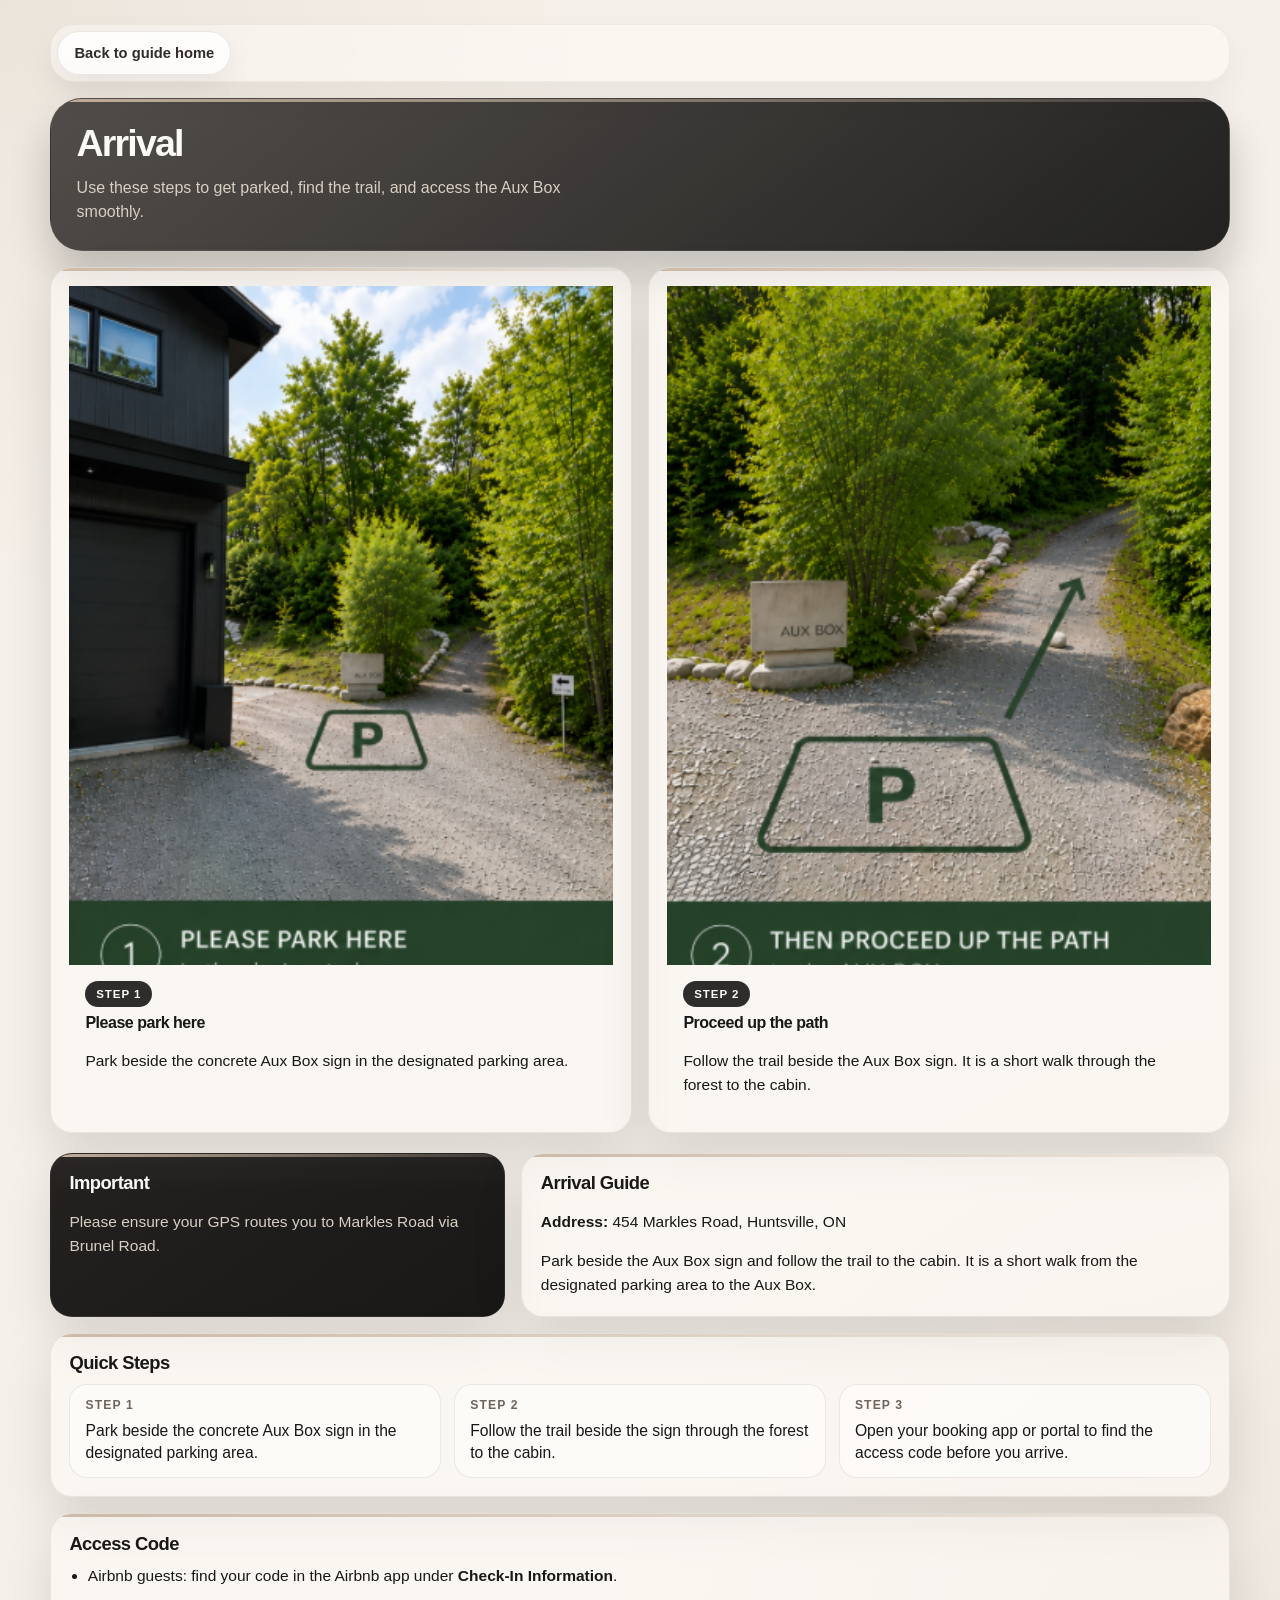
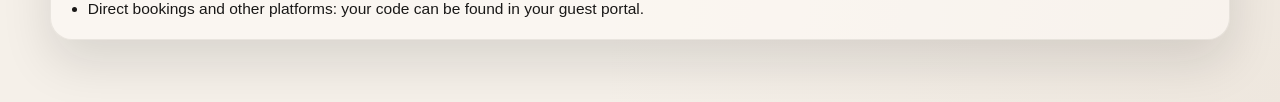
==== arrival.html @ a4d42ed9 "Initial website upload" ====
<!DOCTYPE html>
<html lang="en">

<head>
  <meta charset="UTF-8">
  <meta name="viewport" content="width=device-width, initial-scale=1.0">
  <title>Arrival | Aux Box Guest Guide</title>
  <link rel="stylesheet" href="styles.css">
</head>

<body>
  <main class="page-shell">
    <div class="utility-bar sticky-home">
      <a class="utility-link" href="index.html">Back to guide home</a>
    </div>

    <section class="hero-card">
      <h1>Arrival</h1>
      <p>Use these steps to get parked, find the trail, and access the Aux Box smoothly.</p>
      <!-- <div class="hero-meta">
        <span class="meta-chip">454 Markles Road</span>
        <span class="meta-chip">Huntsville, ON</span>
        <span class="meta-chip">Route via Brunel Road</span>
      </div> -->
    </section>

    <section class="arrival-photo-grid" aria-label="Arrival photos">
      <article class="panel media-card arrival-photo-card">
        <figure class="media-figure">
          <div class="media-frame portrait">
            <img src="park-1.png" alt="Designated parking area near the Aux Box sign.">
          </div>
          <figcaption class="media-caption">
            <span class="media-kicker">Step 1</span>
            <h3>Please park here</h3>
            <p>Park beside the concrete Aux Box sign in the designated parking area.</p>
          </figcaption>
        </figure>
      </article>

      <article class="panel media-card arrival-photo-card">
        <figure class="media-figure">
          <div class="media-frame portrait">
            <img src="park-2 - Copy.png" alt="Trail leading up from the parking area toward the Aux Box.">
          </div>
          <figcaption class="media-caption">
            <span class="media-kicker">Step 2</span>
            <h3>Proceed up the path</h3>
            <p>Follow the trail beside the Aux Box sign. It is a short walk through the forest to the cabin.</p>
          </figcaption>
        </figure>
      </article>
    </section>

    <section class="content-grid">
      <div class="arrival-info-grid span-12">
        <aside class="panel panel-dark">
          <h2>Important</h2>
          <p>Please ensure your GPS routes you to Markles Road via Brunel Road.</p>
        </aside>

        <article class="panel">
          <h2>Arrival Guide</h2>
          <p><strong>Address:</strong> 454 Markles Road, Huntsville, ON</p>
          <p>Park beside the Aux Box sign and follow the trail to the cabin. It is a short walk from the designated
            parking area to the Aux Box.</p>
        </article>
      </div>

      <section class="panel span-12 arrival-steps">
        <h2>Quick Steps</h2>
        <div class="compact-grid">
          <div class="mini-panel">
            <strong>Step 1</strong>
            <span>Park beside the concrete Aux Box sign in the designated parking area.</span>
          </div>
          <div class="mini-panel">
            <strong>Step 2</strong>
            <span>Follow the trail beside the sign through the forest to the cabin.</span>
          </div>
          <div class="mini-panel">
            <strong>Step 3</strong>
            <span>Open your booking app or portal to find the access code before you arrive.</span>
          </div>
        </div>
      </section>

      <article class="panel span-12" style="margin-bottom: 30px;">
        <h2>Access Code</h2>
        <ul class="list">
          <li>Airbnb guests: find your code in the Airbnb app under <strong>Check-In Information</strong>.</li>
          <li>Direct bookings and other platforms: your code can be found in your guest portal.</li>
        </ul>
      </article>
    </section>
  </main>
</body>

</html>
---- styles.css ----
:root {
  --bg: #f5f0e9;
  --bg-glow: rgba(193, 177, 159, 0.18);
  --surface: #191817;
  --surface-2: #24211f;
  --surface-3: #302b27;
  --surface-soft: rgba(255, 252, 247, 0.54);
  --border-soft: rgba(110, 100, 92, 0.12);
  --text: #fcfaf7;
  --text-dark: #191817;
  --muted: #d8cec3;
  --muted-dark: #6e645c;
  --accent: #bca691;
  --accent-strong: #cab6a2;
  --accent-soft: rgba(188, 166, 145, 0.18);
  --shadow: 0 22px 50px rgba(18, 16, 14, 0.12);
  --radius-xl: 28px;
  --radius-lg: 22px;
  --radius-md: 18px;
  --gap: clamp(0.9rem, 1.5vw, 1.25rem);
}

* {
  box-sizing: border-box;
}

html,
body {
  margin: 0;
  min-height: 100%;
  background:
    radial-gradient(circle at top left, var(--bg-glow), transparent 28%),
    radial-gradient(circle at bottom right, rgba(188, 166, 145, 0.12), transparent 32%),
    var(--bg);
  color: var(--text-dark);
  font-family: "Aptos", "Segoe UI", "Helvetica Neue", Arial, sans-serif;
}

body {
  min-height: 100svh;
}

a {
  color: inherit;
  text-decoration: none;
}

.shell {
  width: min(1180px, calc(100vw - 2rem));
  margin: 0 auto;
  min-height: 100svh;
  display: grid;
  grid-template-rows: auto 1fr auto;
  padding: clamp(1rem, 2.2vw, 1.75rem) 0;
  gap: 1rem;
}

.topbar {
  display: flex;
  align-items: center;
  justify-content: space-between;
  gap: 1rem;
  padding: 0.25rem 0.1rem;
}

.brand {
  display: grid;
  gap: 0.18rem;
}

.eyebrow {
  font-size: 0.75rem;
  letter-spacing: 0.14em;
  text-transform: uppercase;
  color: var(--muted-dark);
  font-weight: 700;
}

.title {
  margin: 0;
  font-size: clamp(1.3rem, 2vw, 1.85rem);
  line-height: 1.05;
  font-weight: 800;
  letter-spacing: -0.04em;
}

.status,
.pill-link,
.utility-link {
  display: inline-flex;
  align-items: center;
  gap: 0.55rem;
  padding: 0.8rem 1rem;
  border-radius: 999px;
  border: 1px solid rgba(110, 100, 92, 0.14);
  box-shadow: 0 12px 30px rgba(28, 24, 21, 0.06);
  font-size: 0.92rem;
}

.status {
  background: rgba(255, 255, 255, 0.62);
  color: #312b27;
  white-space: nowrap;
}

.status::before {
  content: "";
  width: 0.62rem;
  height: 0.62rem;
  border-radius: 50%;
  background: var(--accent);
  box-shadow: 0 0 0 0.3rem rgba(188, 166, 145, 0.18);
  flex: 0 0 auto;
}

.board {
  background: rgba(255, 252, 247, 0.44);
  border: 1px solid rgba(110, 100, 92, 0.08);
  border-radius: calc(var(--radius-xl) + 4px);
  box-shadow: var(--shadow);
  padding: clamp(1rem, 1.8vw, 1.5rem);
  backdrop-filter: blur(10px);
  min-height: 0;
  display: flex;
}

.grid {
  display: grid;
  grid-template-columns: repeat(4, minmax(0, 1fr));
  gap: var(--gap);
  width: 100%;
}

.card {
  position: relative;
  display: grid;
  grid-template-rows: auto 1fr auto;
  gap: 1rem;
  padding: 1.15rem;
  border-radius: var(--radius-lg);
  background:
    linear-gradient(180deg, rgba(255, 255, 255, 0.03), transparent 22%),
    linear-gradient(145deg, var(--surface-2), var(--surface));
  color: var(--text);
  border: 1px solid rgba(255, 255, 255, 0.06);
  box-shadow: 0 16px 32px rgba(11, 10, 9, 0.22);
  transition: transform 180ms ease, box-shadow 180ms ease, border-color 180ms ease;
  overflow: hidden;
  min-height: clamp(150px, 20vh, 220px);
}

.card::after,
.panel::after,
.hero-card::after {
  content: "";
  position: absolute;
  inset: 0 auto auto 0;
  width: 100%;
  height: 3px;
  background: linear-gradient(90deg, var(--accent-strong), rgba(202, 182, 162, 0.16));
  opacity: 0.95;
}

.card:hover,
.card:focus-visible,
.utility-link:hover,
.pill-link:hover {
  transform: translateY(-3px);
  box-shadow: 0 24px 40px rgba(11, 10, 9, 0.16);
  border-color: rgba(202, 182, 162, 0.34);
  outline: none;
}

.card-head {
  display: flex;
  align-items: center;
  justify-content: space-between;
  gap: 0.8rem;
}

.icon {
  width: 2.85rem;
  height: 2.85rem;
  border-radius: 16px;
  display: inline-grid;
  place-items: center;
  background: rgba(255, 255, 255, 0.07);
  border: 1px solid rgba(255, 255, 255, 0.08);
  color: var(--accent-strong);
  flex: 0 0 auto;
  font-size: 0.82rem;
  font-weight: 800;
  letter-spacing: 0.08em;
}

.chip {
  font-size: 0.78rem;
  line-height: 1;
  padding: 0.5rem 0.66rem;
  border-radius: 999px;
  background: rgba(255, 255, 255, 0.06);
  color: var(--muted);
  border: 1px solid rgba(255, 255, 255, 0.06);
}

.card-copy {
  display: grid;
  align-content: start;
  gap: 0.5rem;
}

.card h2 {
  margin: 0;
  font-size: clamp(1rem, 1.4vw, 1.18rem);
  line-height: 1.15;
  letter-spacing: -0.03em;
}

.card p {
  margin: 0;
  color: var(--muted);
  font-size: 0.92rem;
  line-height: 1.45;
  max-width: 22ch;
}

.card-foot {
  display: flex;
  align-items: center;
  justify-content: space-between;
  gap: 0.75rem;
  color: var(--accent-strong);
  font-size: 0.86rem;
  font-weight: 700;
  letter-spacing: 0.02em;
}

.footer-note {
  color: var(--muted-dark);
  font-size: 0.9rem;
  padding: 0 0.15rem;
}

.page-shell {
  width: min(1180px, calc(100vw - 2rem));
  margin: 0 auto;
  padding: clamp(1rem, 2vw, 1.5rem) 0 2rem;
}

.utility-bar {
  display: flex;
  align-items: center;
  justify-content: space-between;
  gap: 0.85rem;
  margin-bottom: 1rem;
  padding: 0.4rem;
  border-radius: 24px;
  background: rgba(255, 252, 247, 0.5);
  border: 1px solid rgba(110, 100, 92, 0.08);
  box-shadow: 0 14px 32px rgba(28, 24, 21, 0.05);
  backdrop-filter: blur(10px);
}

.sticky-home {
  position: sticky;
  top: 0.85rem;
  z-index: 30;
}

.utility-link {
  background: linear-gradient(180deg, rgba(255, 255, 255, 0.86), rgba(255, 255, 255, 0.72));
  color: #312b27;
  transition: transform 180ms ease, box-shadow 180ms ease, border-color 180ms ease;
  font-weight: 700;
}

.utility-note {
  color: var(--muted-dark);
  font-size: 0.92rem;
  padding-right: 0.5rem;
}

.pill-link {
  background: rgba(255, 255, 255, 0.56);
  color: #3a342f;
  white-space: nowrap;
  transition: transform 180ms ease, box-shadow 180ms ease, border-color 180ms ease;
  justify-content: center;
  min-height: 48px;
  padding: 0.86rem 1.05rem;
}

.pill-link.is-active {
  background: linear-gradient(145deg, var(--surface-2), var(--surface));
  color: var(--text);
  border-color: rgba(255, 255, 255, 0.06);
  box-shadow: 0 18px 32px rgba(11, 10, 9, 0.18);
}

.hero-card {
  position: relative;
  overflow: hidden;
  border-radius: calc(var(--radius-xl) + 4px);
  padding: clamp(1.3rem, 2vw, 1.75rem);
  background:
    linear-gradient(140deg, rgba(255, 255, 255, 0.16), rgba(255, 255, 255, 0.04)),
    linear-gradient(145deg, var(--surface-3), var(--surface));
  color: var(--text);
  border: 1px solid rgba(255, 255, 255, 0.06);
  box-shadow: 0 26px 42px rgba(11, 10, 9, 0.2);
  margin-bottom: 1rem;
}

.hero-card h1 {
  margin: 0;
  font-size: clamp(1.65rem, 3vw, 2.35rem);
  line-height: 0.98;
  letter-spacing: -0.05em;
}

.hero-card p {
  margin: 0.9rem 0 0;
  max-width: 58ch;
  color: var(--muted);
  line-height: 1.5;
}

.hero-meta {
  display: flex;
  flex-wrap: wrap;
  gap: 0.7rem;
  margin-top: 1rem;
}

.meta-chip {
  display: inline-flex;
  align-items: center;
  gap: 0.45rem;
  padding: 0.66rem 0.85rem;
  border-radius: 999px;
  background: rgba(255, 255, 255, 0.08);
  border: 1px solid rgba(255, 255, 255, 0.08);
  color: var(--text);
  font-size: 0.9rem;
}

.content-grid {
  display: grid;
  grid-template-columns: repeat(12, minmax(0, 1fr));
  gap: 1rem;
}

.compact-grid {
  display: grid;
  grid-template-columns: repeat(3, minmax(0, 1fr));
  gap: 0.85rem;
}

.mini-panel {
  padding: 0.95rem 1rem;
  border-radius: 18px;
  background: rgba(255, 255, 255, 0.5);
  border: 1px solid rgba(110, 100, 92, 0.12);
}

.mini-panel strong {
  display: block;
  font-size: 0.76rem;
  text-transform: uppercase;
  letter-spacing: 0.09em;
  color: var(--muted-dark);
  margin-bottom: 0.35rem;
}

.mini-panel span {
  display: block;
  font-size: 0.98rem;
  line-height: 1.4;
}

.media-strip {
  display: grid;
  grid-template-columns: repeat(12, minmax(0, 1fr));
  gap: 1rem;
  margin-bottom: 1rem;
}

.media-slot {
  position: relative;
  overflow: hidden;
  min-height: 150px;
  border-radius: 24px;
  border: 1.5px dashed rgba(188, 166, 145, 0.5);
  background:
    linear-gradient(145deg, rgba(255, 255, 255, 0.4), rgba(255, 255, 255, 0.2)),
    repeating-linear-gradient(-45deg,
      rgba(188, 166, 145, 0.08),
      rgba(188, 166, 145, 0.08) 14px,
      transparent 14px,
      transparent 28px);
  box-shadow: 0 16px 34px rgba(28, 24, 21, 0.06);
  padding: 1rem;
  display: grid;
  align-content: end;
}

.media-slot::before {
  content: "";
  position: absolute;
  inset: 0;
  background: radial-gradient(circle at top right, rgba(188, 166, 145, 0.18), transparent 32%);
  pointer-events: none;
}

.media-slot span,
.media-slot small {
  position: relative;
  z-index: 1;
}

.media-slot span {
  display: inline-flex;
  width: fit-content;
  margin-bottom: 0.55rem;
  padding: 0.45rem 0.65rem;
  border-radius: 999px;
  background: rgba(25, 24, 23, 0.9);
  color: var(--text);
  font-size: 0.74rem;
  font-weight: 700;
  text-transform: uppercase;
  letter-spacing: 0.08em;
}

.media-slot small {
  display: block;
  max-width: 24ch;
  color: #463e38;
  font-size: 0.94rem;
  line-height: 1.4;
}

.media-card {
  overflow: hidden;
  padding: 0;
}

.media-figure {
  margin: 0;
  display: grid;
  gap: 0;
}

.media-frame {
  position: relative;
  background: #ddd4ca;
  overflow: hidden;
  aspect-ratio: 16 / 10;
}

.media-frame.tall {
  aspect-ratio: 4 / 5;
}

.media-frame.portrait {
  aspect-ratio: 9 / 16;
}

.media-frame img,
.media-frame video {
  width: 100%;
  height: 100%;
  display: block;
  object-fit: cover;
}

.media-caption {
  padding: 1rem 1rem 1.05rem;
  display: grid;
  gap: 0.45rem;
}

.media-kicker {
  display: inline-flex;
  width: fit-content;
  padding: 0.42rem 0.68rem;
  border-radius: 999px;
  background: rgba(25, 24, 23, 0.9);
  color: var(--text);
  font-size: 0.72rem;
  font-weight: 700;
  text-transform: uppercase;
  letter-spacing: 0.08em;
}

.media-caption h3 {
  margin: 0;
  font-size: 1.06rem;
  letter-spacing: -0.02em;
}

.media-caption p {
  margin: 0;
}

.stack-list {
  display: grid;
  gap: 1rem;
}

.steps-grid {
  display: grid;
  grid-template-columns: repeat(2, minmax(0, 1fr));
  gap: 1rem;
  align-items: start;
}

.showcase-grid {
  display: grid;
  grid-template-columns: minmax(0, 1.35fr) minmax(280px, 0.8fr);
  gap: 1rem;
  align-items: stretch;
}

.video-grid {
  display: grid;
  grid-template-columns: repeat(2, minmax(0, 1fr));
  gap: 1rem;
}

.arrival-photo-grid {
  display: grid;
  grid-template-columns: repeat(2, minmax(0, 1fr));
  gap: 1rem;
}

.arrival-photo-card .media-frame.portrait {
  aspect-ratio: 4 / 5;
}

.arrival-info-grid {
  display: grid;
  grid-template-columns: minmax(260px, 0.9fr) minmax(0, 1.4fr);
  gap: 1rem;
  align-items: stretch;
  margin-top: 20px;
}

.arrival-steps {
  padding: 0.95rem 1rem 1rem;
}

.arrival-steps h2 {
  margin-bottom: 0.75rem;
}

.arrival-steps .compact-grid {
  grid-template-columns: repeat(3, minmax(0, 1fr));
  gap: 0.8rem;
}

.arrival-steps .mini-panel {
  padding: 0.85rem 0.95rem;
}

.arrival-steps .mini-panel strong {
  margin-bottom: 0.45rem;
}

.portrait-player {
  width: min(100%, 310px);
  margin: 0 auto;
}

.info-card {
  padding: 1.1rem;
}

.info-card .media-caption {
  padding: 0;
}

.section-intro {
  margin: 0 0 0.95rem;
  color: var(--muted-dark);
  max-width: 62ch;
}

.step-full {
  grid-column: 1 / -1;
}

.media-slot.wide {
  grid-column: span 7;
  min-height: 200px;
}

.media-slot.tall {
  grid-column: span 5;
  min-height: 200px;
}

.media-slot.half {
  grid-column: span 6;
}

.accordion-stack {
  display: grid;
  gap: 0.85rem;
}

.accordion {
  border-radius: 22px;
  border: 1px solid rgba(110, 100, 92, 0.12);
  background: rgba(255, 252, 247, 0.58);
  box-shadow: 0 14px 30px rgba(28, 24, 21, 0.05);
  overflow: hidden;
}

.accordion[open] {
  background: rgba(255, 252, 247, 0.72);
}

.accordion summary {
  list-style: none;
  cursor: pointer;
  padding: 1rem 1.05rem;
  display: flex;
  align-items: center;
  justify-content: space-between;
  gap: 0.8rem;
  font-weight: 700;
  letter-spacing: -0.02em;
}

.accordion summary::-webkit-details-marker {
  display: none;
}

.accordion summary::after {
  content: "+";
  flex: 0 0 auto;
  width: 1.9rem;
  height: 1.9rem;
  display: grid;
  place-items: center;
  border-radius: 999px;
  background: rgba(188, 166, 145, 0.16);
  color: #3a342f;
  font-size: 1rem;
}

.accordion[open] summary::after {
  content: "-";
}

.accordion-body {
  padding: 0 1.05rem 1rem;
}

.panel {
  position: relative;
  overflow: hidden;
  background: var(--surface-soft);
  border: 1px solid var(--border-soft);
  border-radius: var(--radius-lg);
  box-shadow: var(--shadow);
  padding: 1.15rem;
}

.panel-dark {
  background:
    linear-gradient(180deg, rgba(255, 255, 255, 0.03), transparent 22%),
    linear-gradient(145deg, var(--surface-2), var(--surface));
  color: var(--text);
  border-color: rgba(255, 255, 255, 0.06);
}

.panel h2,
.panel h3 {
  margin: 0 0 0.6rem;
  letter-spacing: -0.03em;
}

.panel h2 {
  font-size: 1.15rem;
}

.panel h3 {
  font-size: 1rem;
}

.panel p,
.panel li {
  font-size: 0.97rem;
  line-height: 1.55;
}

.panel p:last-child,
.panel ul:last-child,
.panel ol:last-child {
  margin-bottom: 0;
}

.muted {
  color: var(--muted-dark);
}

.panel-dark .muted,
.panel-dark p,
.panel-dark li {
  color: var(--muted);
}

.span-12 {
  grid-column: span 12;
}

.span-8 {
  grid-column: span 8;
}

.span-7 {
  grid-column: span 7;
}

.span-6 {
  grid-column: span 6;
}

.span-5 {
  grid-column: span 5;
}

.span-4 {
  grid-column: span 4;
}

.stat-grid {
  display: grid;
  grid-template-columns: repeat(3, minmax(0, 1fr));
  gap: 0.85rem;
}

.stat {
  background: rgba(255, 255, 255, 0.06);
  border: 1px solid rgba(255, 255, 255, 0.08);
  border-radius: var(--radius-md);
  padding: 0.95rem;
}

.stat-label {
  display: block;
  color: var(--muted);
  font-size: 0.8rem;
  text-transform: uppercase;
  letter-spacing: 0.08em;
  margin-bottom: 0.3rem;
}

.stat-value {
  display: block;
  font-size: 1rem;
  line-height: 1.4;
}

.list,
.steps {
  margin: 0;
  padding-left: 1.15rem;
}

.steps li+li,
.list li+li {
  margin-top: 0.5rem;
}

.checklist {
  list-style: none;
  margin: 0;
  padding: 0;
  display: grid;
  gap: 0.8rem;
}

.checklist li {
  margin: 0;
}

.check-item {
  position: absolute;
  opacity: 0;
  pointer-events: none;
}

.check-label {
  position: absolute;
  position: relative;
  display: block;
  cursor: pointer;
  padding: 0.95rem 1rem 0.95rem 3.2rem;
  border-radius: 18px;
  background: rgba(255, 255, 255, 0.56);
  border: 1px solid rgba(110, 100, 92, 0.12);
  box-shadow: 0 10px 24px rgba(28, 24, 21, 0.05);
  line-height: 1.55;
  transition: background 180ms ease, border-color 180ms ease, box-shadow 180ms ease, color 180ms ease;
}

.check-label::before {
  content: "";
  position: absolute;
  left: 1rem;
  top: 1rem;
  width: 1.3rem;
  height: 1.3rem;
  border-radius: 0.35rem;
  border: 2px solid rgba(60, 54, 49, 0.45);
  background: rgba(255, 255, 255, 0.8);
  transition: background 180ms ease, border-color 180ms ease;
}

.check-label::after {
  content: "";
  position: absolute;
  left: 1.42rem;
  top: 1.18rem;
  width: 0.38rem;
  height: 0.72rem;
  border-right: 2px solid transparent;
  border-bottom: 2px solid transparent;
  transform: rotate(45deg);
  transition: border-color 180ms ease;
}

.check-item:checked + .check-label {
  background: rgba(188, 166, 145, 0.22);
  border-color: rgba(188, 166, 145, 0.4);
  box-shadow: 0 12px 26px rgba(28, 24, 21, 0.08);
}

.check-item:checked + .check-label::before {
  background: linear-gradient(180deg, #2c2825, #1c1a18);
  border-color: rgba(28, 26, 24, 0.9);
}

.check-item:checked + .check-label::after {
  border-color: #f7f1ea;
}

.check-item:focus-visible + .check-label {
  outline: 2px solid rgba(188, 166, 145, 0.7);
  outline-offset: 2px;
}

.link-list {
  display: grid;
  gap: 0.7rem;
}

.resource-link {
  display: inline-flex;
  align-items: center;
  gap: 0.55rem;
  width: fit-content;
  padding: 0.75rem 0.95rem;
  border-radius: 16px;
  background: rgba(255, 255, 255, 0.62);
  border: 1px solid rgba(110, 100, 92, 0.14);
  box-shadow: 0 10px 24px rgba(28, 24, 21, 0.06);
  font-weight: 600;
}

.resource-link::after {
  content: "+";
  color: var(--accent);
}

.resource-link:hover {
  border-color: rgba(188, 166, 145, 0.4);
}

.tag-row {
  display: flex;
  flex-wrap: wrap;
  gap: 0.65rem;
}

.tag {
  padding: 0.55rem 0.75rem;
  border-radius: 999px;
  background: rgba(188, 166, 145, 0.14);
  border: 1px solid rgba(188, 166, 145, 0.24);
  font-size: 0.88rem;
}

.page-footer {
  margin-top: 1rem;
  color: var(--muted-dark);
  font-size: 0.9rem;
}

@media (max-width: 1100px) {
  .grid {
    grid-template-columns: repeat(2, minmax(0, 1fr));
  }

  .content-grid {
    grid-template-columns: repeat(8, minmax(0, 1fr));
  }

  .span-8,
  .span-7,
  .span-6,
  .span-5,
  .span-4 {
    grid-column: span 8;
  }

  .stat-grid {
    grid-template-columns: 1fr;
  }

  .compact-grid {
    grid-template-columns: 1fr;
  }

  .media-strip {
    grid-template-columns: repeat(8, minmax(0, 1fr));
  }

  .media-slot.wide,
  .media-slot.tall,
  .media-slot.half {
    grid-column: span 4;
  }

  .steps-grid {
    grid-template-columns: 1fr;
  }

  .showcase-grid,
  .video-grid,
  .arrival-photo-grid,
  .arrival-info-grid {
    grid-template-columns: 1fr;
  }

  .arrival-steps .compact-grid {
    grid-template-columns: 1fr;
  }
}

@media (max-width: 700px) {

  .shell,
  .page-shell {
    width: min(100vw - 1.5rem, 760px);
  }

  .shell {
    padding: 0.9rem 0 1.1rem;
  }

  .page-shell {
    padding: 0.75rem 0 1.4rem;
  }

  .topbar,
  .utility-bar {
    align-items: flex-start;
    flex-direction: column;
  }

  .status {
    white-space: normal;
  }

  .board {
    padding: 0.85rem;
  }

  .grid {
    grid-template-columns: repeat(2, minmax(0, 1fr));
    gap: 0.85rem;
  }

  .card {
    min-height: 164px;
    padding: 1rem;
  }

  .card p {
    font-size: 0.88rem;
  }

  .chip {
    display: none;
  }

  .content-grid {
    grid-template-columns: 1fr;
  }

  .compact-grid {
    grid-template-columns: 1fr;
  }

  .steps-grid {
    grid-template-columns: 1fr;
  }

  .showcase-grid,
  .video-grid,
  .arrival-photo-grid,
  .arrival-info-grid {
    grid-template-columns: 1fr;
  }

  .arrival-steps .compact-grid {
    grid-template-columns: 1fr;
  }

  .span-12,
  .span-8,
  .span-7,
  .span-6,
  .span-5,
  .span-4 {
    grid-column: auto;
  }

  .utility-bar {
    gap: 0.55rem;
    padding: 0.5rem;
    border-radius: 22px;
  }

  .sticky-home {
    top: 0.6rem;
  }

  .utility-link {
    width: 100%;
    justify-content: center;
    min-height: 52px;
  }

  .utility-note {
    font-size: 0.9rem;
    padding: 0 0.2rem 0.1rem;
  }

  .hero-card {
    padding: 1.1rem;
    border-radius: 24px;
  }

  .hero-card h1 {
    font-size: clamp(1.75rem, 7vw, 2.2rem);
    line-height: 1.02;
  }

  .hero-card p {
    margin-top: 0.75rem;
    font-size: 0.98rem;
  }

  .hero-meta {
    gap: 0.55rem;
  }

  .meta-chip {
    padding: 0.62rem 0.8rem;
    font-size: 0.84rem;
  }

  .panel {
    padding: 1rem;
    border-radius: 20px;
  }

  .panel p,
  .panel li {
    font-size: 0.95rem;
  }

  .resource-link {
    width: 100%;
    justify-content: space-between;
  }

  .media-strip {
    grid-template-columns: 1fr 1fr;
    gap: 0.75rem;
  }

  .media-slot,
  .media-slot.wide,
  .media-slot.tall,
  .media-slot.half {
    grid-column: auto;
    min-height: 132px;
    padding: 0.9rem;
    border-radius: 20px;
  }

  .media-slot small {
    font-size: 0.88rem;
  }

  .accordion summary {
    padding: 0.95rem 1rem;
  }

  .accordion-body {
    padding: 0 1rem 0.95rem;
  }
}

@media (max-width: 480px) {
  .grid {
    grid-template-columns: 1fr;
  }

  .card {
    min-height: 144px;
  }

  .utility-note {
    line-height: 1.35;
  }

  .media-strip {
    grid-template-columns: 1fr;
  }

  .panel,
  .hero-card,
  .media-slot,
  .accordion {
    border-radius: 18px;
  }
}
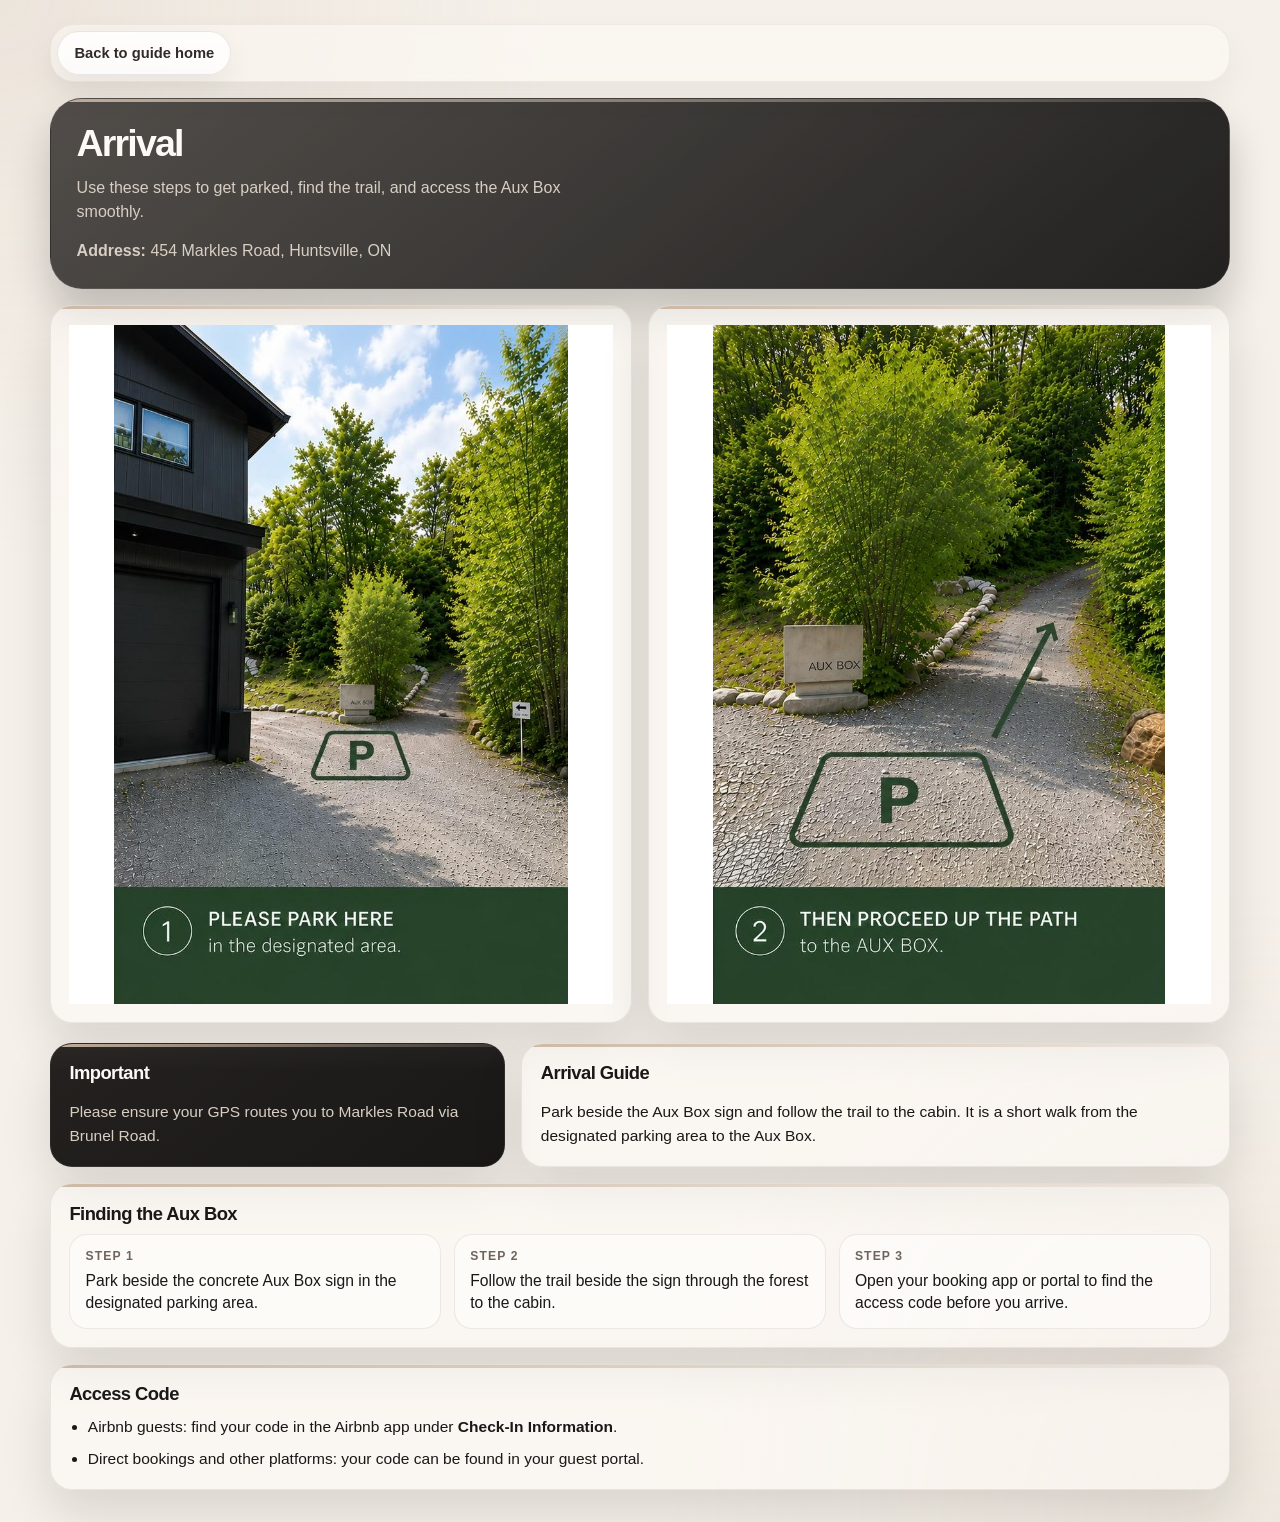
==== commit 1aba8c01: "added thumbnails, changed photos" ====
--- a/arrival.html
+++ b/arrival.html
@@ -17,6 +17,7 @@
     <section class="hero-card">
       <h1>Arrival</h1>
       <p>Use these steps to get parked, find the trail, and access the Aux Box smoothly.</p>
+      <p><strong>Address:</strong> 454 Markles Road, Huntsville, ON</p>
       <!-- <div class="hero-meta">
         <span class="meta-chip">454 Markles Road</span>
         <span class="meta-chip">Huntsville, ON</span>
@@ -28,26 +29,16 @@
       <article class="panel media-card arrival-photo-card">
         <figure class="media-figure">
           <div class="media-frame portrait">
-            <img src="park-1.png" alt="Designated parking area near the Aux Box sign.">
+            <img src="park-1.jpeg" alt="Designated parking area near the Aux Box sign.">
           </div>
-          <figcaption class="media-caption">
-            <span class="media-kicker">Step 1</span>
-            <h3>Please park here</h3>
-            <p>Park beside the concrete Aux Box sign in the designated parking area.</p>
-          </figcaption>
         </figure>
       </article>
 
       <article class="panel media-card arrival-photo-card">
         <figure class="media-figure">
           <div class="media-frame portrait">
-            <img src="park-2 - Copy.png" alt="Trail leading up from the parking area toward the Aux Box.">
+            <img src="park-2.jpeg" alt="Trail leading up from the parking area toward the Aux Box.">
           </div>
-          <figcaption class="media-caption">
-            <span class="media-kicker">Step 2</span>
-            <h3>Proceed up the path</h3>
-            <p>Follow the trail beside the Aux Box sign. It is a short walk through the forest to the cabin.</p>
-          </figcaption>
         </figure>
       </article>
     </section>
@@ -61,14 +52,13 @@
 
         <article class="panel">
           <h2>Arrival Guide</h2>
-          <p><strong>Address:</strong> 454 Markles Road, Huntsville, ON</p>
           <p>Park beside the Aux Box sign and follow the trail to the cabin. It is a short walk from the designated
             parking area to the Aux Box.</p>
         </article>
       </div>
 
       <section class="panel span-12 arrival-steps">
-        <h2>Quick Steps</h2>
+        <h2>Finding the Aux Box</h2>
         <div class="compact-grid">
           <div class="mini-panel">
             <strong>Step 1</strong>
@@ -85,7 +75,7 @@
         </div>
       </section>
 
-      <article class="panel span-12" style="margin-bottom: 30px;">
+      <article class="panel span-12">
         <h2>Access Code</h2>
         <ul class="list">
           <li>Airbnb guests: find your code in the Airbnb app under <strong>Check-In Information</strong>.</li>
--- a/styles.css
+++ b/styles.css
@@ -122,6 +122,8 @@
   backdrop-filter: blur(10px);
   min-height: 0;
   display: flex;
+  flex-direction: column;
+  gap: 1rem;
 }
 
 .grid {
@@ -129,6 +131,71 @@
   grid-template-columns: repeat(4, minmax(0, 1fr));
   gap: var(--gap);
   width: 100%;
+}
+
+.search-wrap {
+  display: grid;
+  gap: 0.55rem;
+}
+
+.search-label {
+  font-size: 0.8rem;
+  font-weight: 700;
+  letter-spacing: 0.08em;
+  text-transform: uppercase;
+  color: var(--muted-dark);
+}
+
+.search-shell {
+  display: grid;
+  grid-template-columns: minmax(0, 1fr) auto;
+  gap: 0.65rem;
+  align-items: center;
+}
+
+.search-input {
+  width: 100%;
+  min-height: 56px;
+  border-radius: 18px;
+  border: 1px solid rgba(110, 100, 92, 0.14);
+  background: rgba(255, 255, 255, 0.8);
+  box-shadow: 0 12px 28px rgba(28, 24, 21, 0.06);
+  padding: 0.95rem 1rem;
+  font: inherit;
+  color: #2f2a26;
+}
+
+.search-input::placeholder {
+  color: #7b7168;
+}
+
+.search-input:focus {
+  outline: 2px solid rgba(188, 166, 145, 0.55);
+  outline-offset: 2px;
+}
+
+.search-clear {
+  min-height: 56px;
+  padding: 0 1rem;
+  border-radius: 18px;
+  border: 1px solid rgba(110, 100, 92, 0.14);
+  background: linear-gradient(180deg, rgba(255, 255, 255, 0.9), rgba(255, 255, 255, 0.78));
+  box-shadow: 0 12px 28px rgba(28, 24, 21, 0.06);
+  font: inherit;
+  font-weight: 700;
+  color: #3b342f;
+  cursor: pointer;
+}
+
+.search-hint,
+.search-empty {
+  margin: 0;
+  color: var(--muted-dark);
+  font-size: 0.92rem;
+}
+
+.search-empty strong {
+  color: #2f2a26;
 }
 
 .card {
@@ -538,6 +605,15 @@
   aspect-ratio: 4 / 5;
 }
 
+.arrival-photo-card .media-frame {
+  background: #ffffff;
+}
+
+.arrival-photo-card .media-frame img {
+  object-fit: contain;
+  object-position: center top;
+}
+
 .arrival-info-grid {
   display: grid;
   grid-template-columns: minmax(260px, 0.9fr) minmax(0, 1.4fr);
@@ -762,6 +838,33 @@
   display: block;
   font-size: 1rem;
   line-height: 1.4;
+}
+
+.stat-value a {
+  display: inline-flex;
+  align-items: center;
+  justify-content: center;
+  margin-top: 0.55rem;
+  min-height: 44px;
+  padding: 0.7rem 0.95rem;
+  border-radius: 14px;
+  background: rgba(255, 255, 255, 0.1);
+  border: 1px solid rgba(255, 255, 255, 0.12);
+  box-shadow: inset 0 -1px 0 rgba(255, 255, 255, 0.04);
+  color: var(--text);
+  font-weight: 700;
+  letter-spacing: 0.01em;
+  text-decoration: none;
+  transition: transform 180ms ease, background 180ms ease, border-color 180ms ease, box-shadow 180ms ease;
+}
+
+.stat-value a:hover,
+.stat-value a:focus-visible {
+  background: rgba(188, 166, 145, 0.22);
+  border-color: rgba(202, 182, 162, 0.34);
+  box-shadow: 0 12px 24px rgba(0, 0, 0, 0.14);
+  transform: translateY(-1px);
+  outline: none;
 }
 
 .list,
@@ -880,6 +983,73 @@
   border-color: rgba(188, 166, 145, 0.4);
 }
 
+.place-link {
+  display: inline-flex;
+  align-items: center;
+  justify-content: space-between;
+  gap: 0.75rem;
+  width: fit-content;
+  max-width: 100%;
+  margin: 0;
+  padding: 0.72rem 0.95rem;
+  border-radius: 14px;
+  background: linear-gradient(180deg, rgba(255, 255, 255, 0.92), rgba(255, 255, 255, 0.78));
+  border: 1px solid rgba(188, 166, 145, 0.24);
+  box-shadow: 0 8px 18px rgba(28, 24, 21, 0.04);
+  color: #2f2925;
+  font-weight: 700;
+  text-decoration: none;
+  transition: color 180ms ease, border-color 180ms ease, background 180ms ease, transform 180ms ease, box-shadow 180ms ease;
+}
+
+.place-link::after {
+  content: "Open";
+  font-size: 0.78rem;
+  padding: 0.24rem 0.46rem;
+  border-radius: 999px;
+  background: rgba(188, 166, 145, 0.16);
+  color: #6f6257;
+}
+
+.place-link:hover,
+.place-link:focus-visible {
+  color: #231f1c;
+  background: rgba(255, 255, 255, 0.98);
+  border-color: rgba(188, 166, 145, 0.46);
+  box-shadow: 0 12px 24px rgba(28, 24, 21, 0.08);
+  transform: translateY(-1px);
+  outline: none;
+}
+
+.panel-dark .place-link,
+.accordion .place-link {
+  color: inherit;
+}
+
+.favorites-list {
+  list-style: none;
+  margin: 0;
+  padding: 0;
+  display: grid;
+  gap: 0.8rem;
+}
+
+.favorite-item {
+  display: grid;
+  gap: 0.6rem;
+  padding: 1rem;
+  border-radius: 20px;
+  background: rgba(255, 255, 255, 0.56);
+  border: 1px solid rgba(110, 100, 92, 0.1);
+  box-shadow: 0 10px 22px rgba(28, 24, 21, 0.04);
+}
+
+.favorite-copy {
+  margin: 0;
+  color: #3f3833;
+  line-height: 1.55;
+}
+
 .tag-row {
   display: flex;
   flex-wrap: wrap;
@@ -978,6 +1148,14 @@
 
   .board {
     padding: 0.85rem;
+  }
+
+  .search-shell {
+    grid-template-columns: 1fr;
+  }
+
+  .search-clear {
+    width: 100%;
   }
 
   .grid {
@@ -1120,11 +1298,35 @@
 
 @media (max-width: 480px) {
   .grid {
-    grid-template-columns: 1fr;
+    grid-template-columns: repeat(2, minmax(0, 1fr));
+    gap: 0.7rem;
   }
 
   .card {
-    min-height: 144px;
+    min-height: 156px;
+    padding: 0.9rem;
+  }
+
+  .card h2 {
+    font-size: 0.98rem;
+  }
+
+  .card p {
+    font-size: 0.82rem;
+    line-height: 1.35;
+  }
+
+  .icon {
+    width: 2.5rem;
+    height: 2.5rem;
+    border-radius: 14px;
+    font-size: 0.74rem;
+  }
+
+  .search-input,
+  .search-clear {
+    min-height: 50px;
+    border-radius: 16px;
   }
 
   .utility-note {
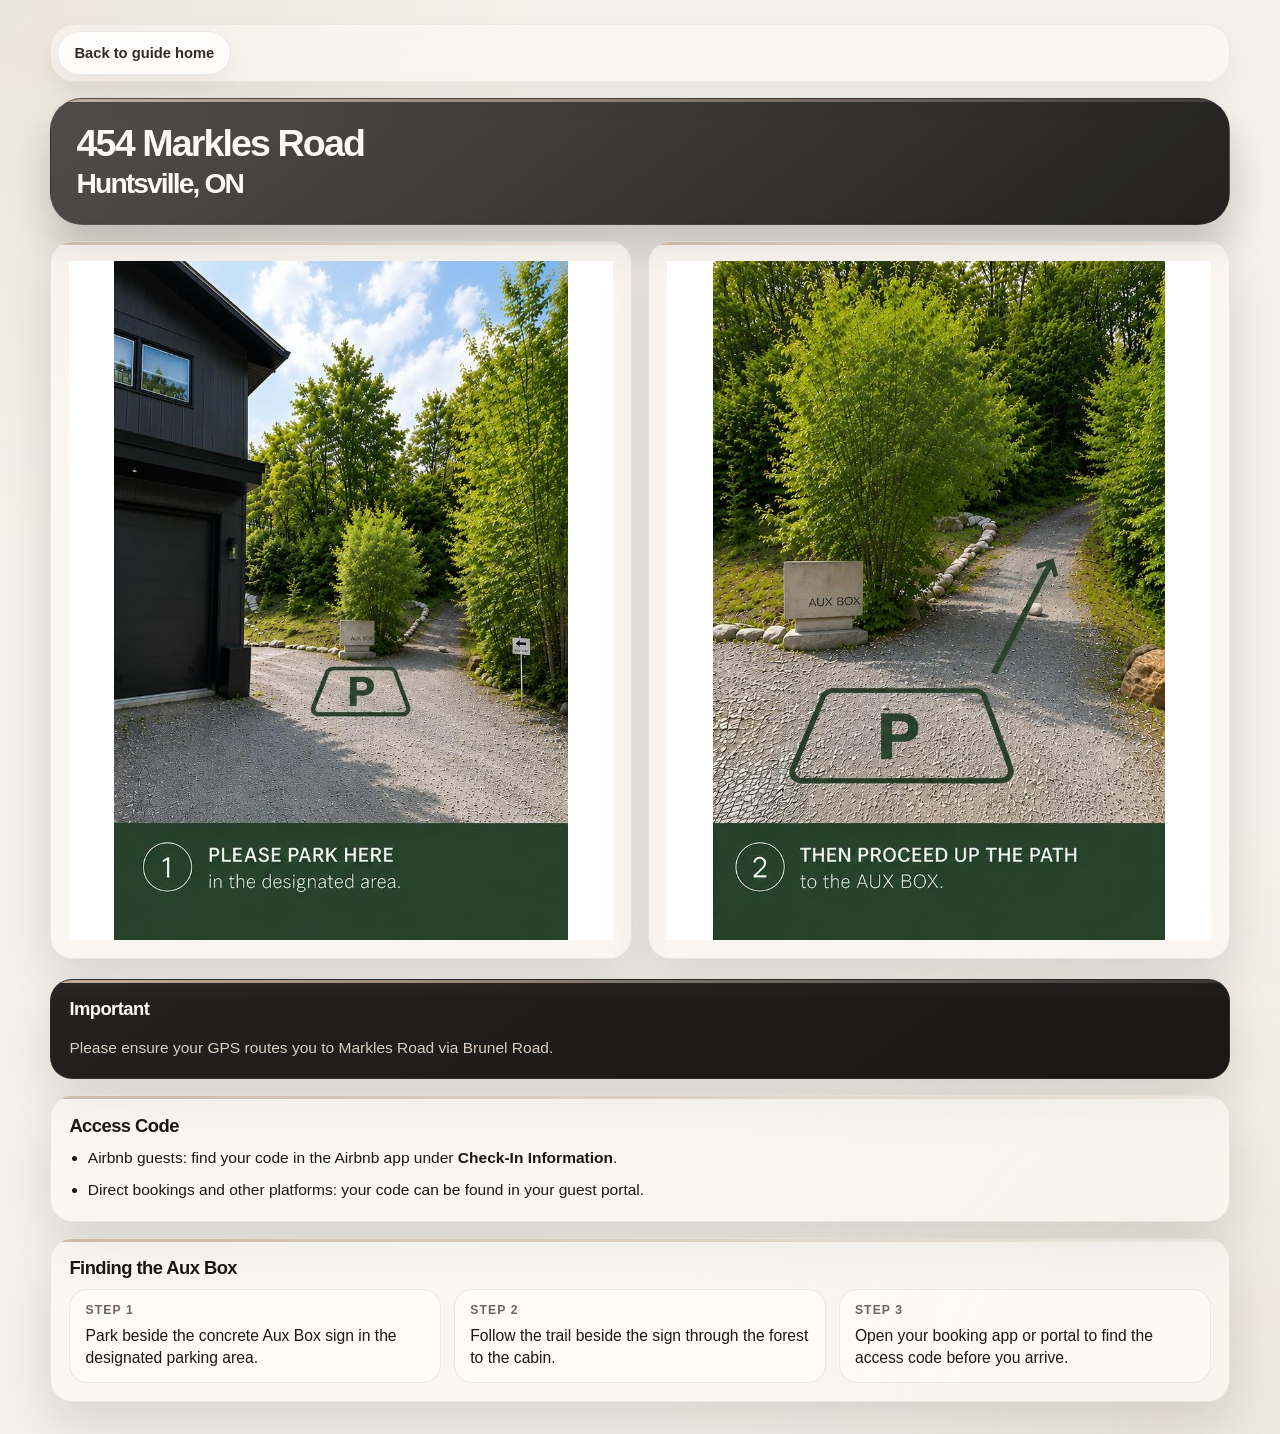
==== commit ff698a82: "Add outdoor fireplace and BBQ page and update guest guide" ====
--- a/arrival.html
+++ b/arrival.html
@@ -14,15 +14,11 @@
       <a class="utility-link" href="index.html">Back to guide home</a>
     </div>
 
-    <section class="hero-card">
-      <h1>Arrival</h1>
-      <p>Use these steps to get parked, find the trail, and access the Aux Box smoothly.</p>
-      <p><strong>Address:</strong> 454 Markles Road, Huntsville, ON</p>
-      <!-- <div class="hero-meta">
-        <span class="meta-chip">454 Markles Road</span>
-        <span class="meta-chip">Huntsville, ON</span>
-        <span class="meta-chip">Route via Brunel Road</span>
-      </div> -->
+    <section class="hero-card" aria-label="Property address">
+      <h1>
+        454 Markles Road<br>
+        <span style="font-size: 0.75em;">Huntsville, ON</span>
+      </h1>
     </section>
 
     <section class="arrival-photo-grid" aria-label="Arrival photos">
@@ -43,45 +39,56 @@
       </article>
     </section>
 
-    <section class="content-grid">
-      <div class="arrival-info-grid span-12">
-        <aside class="panel panel-dark">
-          <h2>Important</h2>
-          <p>Please ensure your GPS routes you to Markles Road via Brunel Road.</p>
-        </aside>
+    <section class="content-grid" style="margin-top: 20px;">
+      <aside class="panel panel-dark span-12">
+        <h2>Important</h2>
+        <p>
+          Please ensure your GPS routes you to Markles Road via Brunel Road.
+        </p>
+      </aside>
 
-        <article class="panel">
-          <h2>Arrival Guide</h2>
-          <p>Park beside the Aux Box sign and follow the trail to the cabin. It is a short walk from the designated
-            parking area to the Aux Box.</p>
-        </article>
-      </div>
+      <article class="panel span-12">
+        <h2>Access Code</h2>
+        <ul class="list">
+          <li>
+            Airbnb guests: find your code in the Airbnb app under
+            <strong>Check-In Information</strong>.
+          </li>
+          <li>
+            Direct bookings and other platforms: your code can be found
+            in your guest portal.
+          </li>
+        </ul>
+      </article>
 
       <section class="panel span-12 arrival-steps">
         <h2>Finding the Aux Box</h2>
         <div class="compact-grid">
           <div class="mini-panel">
             <strong>Step 1</strong>
-            <span>Park beside the concrete Aux Box sign in the designated parking area.</span>
+            <span>
+              Park beside the concrete Aux Box sign in the designated
+              parking area.
+            </span>
           </div>
+
           <div class="mini-panel">
             <strong>Step 2</strong>
-            <span>Follow the trail beside the sign through the forest to the cabin.</span>
+            <span>
+              Follow the trail beside the sign through the forest
+              to the cabin.
+            </span>
           </div>
+
           <div class="mini-panel">
             <strong>Step 3</strong>
-            <span>Open your booking app or portal to find the access code before you arrive.</span>
+            <span>
+              Open your booking app or portal to find the access code
+              before you arrive.
+            </span>
           </div>
         </div>
       </section>
-
-      <article class="panel span-12">
-        <h2>Access Code</h2>
-        <ul class="list">
-          <li>Airbnb guests: find your code in the Airbnb app under <strong>Check-In Information</strong>.</li>
-          <li>Direct bookings and other platforms: your code can be found in your guest portal.</li>
-        </ul>
-      </article>
     </section>
   </main>
 </body>
